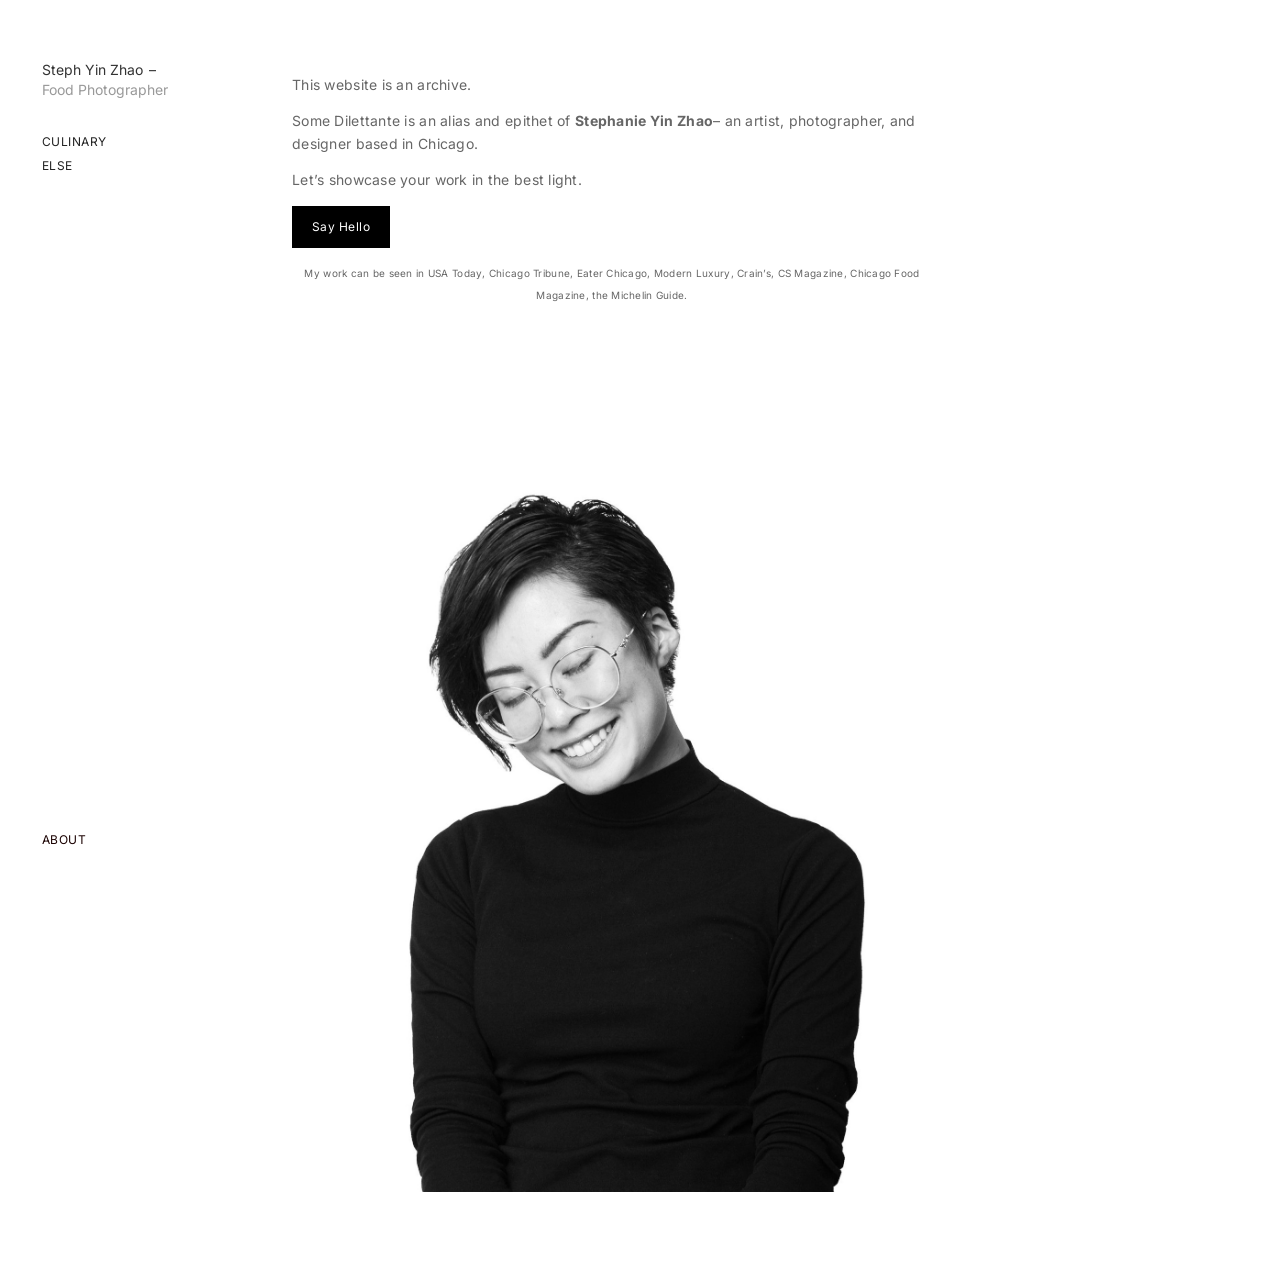
==== about/index.html @ 8fcc2934 "Refine gallery scaling and ordering" ====
<!DOCTYPE html>
<html lang="en">
<head>
<meta charset="utf-8">
<title>About — Steph Yin Zhao</title>
<meta name="viewport" content="width=device-width, initial-scale=1">
<link rel="icon" href="../favicon.ico">
<!-- Proxima Nova: paste your Adobe Fonts embed here -->
<link rel="stylesheet" href="../css/site.css?v=5">
</head>
<body class="text-page">
<div id="canvas">
  <header id="header">
    <div id="logo">
      <h1 class="site-title"><a href="../index.html"><span class="wm-name">Steph Yin Zhao</span> <span class="wm-dash">–</span> <span class="wm-role">Food Photographer</span></a></h1>
    </div>
    <input type="checkbox" id="menu-toggle" class="menu-toggle" aria-label="Toggle menu">
    <label for="menu-toggle" id="mobileMenuLink">Menu</label>
    <nav id="mobileNav">
      <a href="../graphs-food/">culinary</a>
      <a href="../graphs-this-too/">else</a>
      <a href="../about/">about</a>
    </nav>
    <nav id="mainNavigation"><a href="../graphs-food/">culinary</a><a href="../graphs-this-too/">else</a></nav>
    <nav id="secondaryNavigation"><a href="../about/" class="active-link">about</a></nav>
  </header>
  <main id="page">
    <div class="main-content">
      <p>This website is an archive.</p>
      <p>Some Dilettante is an alias and epithet of <strong>Stephanie Yin Zhao</strong>– an artist, photographer, and designer based in Chicago.</p>
      <p>Let’s showcase your work in the best light.</p>
      <p><a class="button" id="sayhello" href="#">Say Hello</a></p>
      <p class="credits">My work can be seen in USA Today, Chicago Tribune, Eater Chicago, Modern Luxury, Crain’s, CS Magazine, Chicago Food Magazine, the Michelin Guide.</p>
      <p><br><br><br></p>
      <p><img src="../assets/about/yinzhao.jpg" alt="Stephanie Yin Zhao"></p>
    </div>
  </main>
</div>
<script>
  // assemble the address at runtime so it never sits in the HTML for scrapers
  (function () {
    var a = document.getElementById('sayhello');
    if (a) a.href = 'mailto:' + ['stephaniexzhao', 'gmail.com'].join('@');
  })();
</script>
</body>
</html>
---- css/site.css ----
/* steph.photo — rebuild of the Wells (Squarespace 7.0) portfolio
   All values extracted from the original compiled site.css and verified
   against the cascade — see reference/rebuild-spec.md */

/* Type: Inter — the standard free substitute for the original's Proxima Nova.
   Loaded from Google Fonts. To self-host later: drop the woff2s in
   assets/fonts/ and swap this @import for an @font-face block. */
@import url('https://fonts.googleapis.com/css2?family=Inter:wght@400;500;700&display=swap');

* { box-sizing: border-box; }

body {
  margin: 0;
  background-color: #fff;
  color: #666;
  font-family: "Inter", "Helvetica Neue", Helvetica, Arial, sans-serif;
  font-weight: 400;
  font-size: 14px;
  line-height: 1.6em;
  letter-spacing: .02em;
}

a { color: #666; text-decoration: none; }

#canvas {
  padding: 60px 42px; /* top 60, sides 42 — matching steph.design */
  position: relative;
  min-height: 100vh;
  min-width: 900px;
}

/* cap text pages for line readability; gallery pages fill the viewport like the demo */
body.text-page #canvas { max-width: 1233px; }

/* ---- sidebar (Wells #headerWrapper: fixed, 180px wide at 50,50) ---- */

#header {
  position: fixed;
  top: 60px;
  left: 42px;
  width: 180px;
  z-index: 999;
}

#logo { margin-bottom: 30px; }

/* name–role wordmark, matching steph.design: Inter 14/20, regular weight,
   name #333, role #999, en-dash divider */
#logo .site-title {
  margin: 0;
  font-size: 14px;
  font-weight: 400;
  line-height: 20px;
  letter-spacing: normal;
}

#logo .site-title a { color: #333; display: inline-flex; flex-wrap: wrap; column-gap: 6px; align-items: baseline; } /* 6px around the dash, matching steph.design's .link gap */
#logo .wm-role { color: #999; }
/* narrow sidebar: keep each phrase intact so it breaks between name and role, not mid-phrase */
#logo .wm-name, #logo .wm-role { white-space: nowrap; }

#header nav + nav { margin-top: 20px; }
#header nav a { display: block; padding: .2em 0; }

#mainNavigation { font-size: 12px; } /* styled like ABOUT */
#mainNavigation a { color: #222; text-transform: uppercase; letter-spacing: .04em; line-height: 1.6em; }

/* "about" lives in the bottom-left controls cluster, styled like PREV / NEXT */
#secondaryNavigation {
  position: fixed;
  left: 42px;
  bottom: 50px;
  z-index: 999;
  font-size: 12px;
}
#secondaryNavigation a { color: #222; text-transform: uppercase; letter-spacing: .04em; line-height: 1.2em; }
/* on gallery pages, lift "about" above the PREV/NEXT + SHOW THUMBNAILS controls, with breathing room */
body.gallery-page #secondaryNavigation { bottom: 142px; }
/* thumbnail view has no controls, so ABOUT drops back to the bottom instead of floating mid-air */
body.view-thumbs #secondaryNavigation { bottom: 50px; }

#header nav a:hover,
#header nav a.active-link { color: #1a0000; }

/* mobile menu (Wells-style) — hidden on desktop, revealed below 800px */
.menu-toggle, #mobileMenuLink, #mobileNav { display: none; }

/* ---- content area, offset past the sidebar ---- */

#page {
  margin-left: 250px;
  position: relative;
}

/* text pages */
.main-content { max-width: 640px; }
.main-content img { max-width: 100%; height: auto; }
.credits { text-align: center; font-size: 10px; }

/* blog: right sidebar (blog-sidebar-right, #sidebarWrapper 200px) */
body.blog-page .main-content { max-width: none; margin-right: 250px; }
#blogSidebar { position: absolute; top: 0; right: 0; width: 200px; }
#blogSidebar h1 { font-size: 16px; font-weight: 700; color: #222; margin: 0 0 .5em; }

/* ---- gallery: slideshow fills the viewport, sidebar floats over it ----
   Original mechanism: #galleryWrapper escapes the page flow;
   #slideshowWrapper carves the image area with margins
   (65px all round, 280px left = 50 canvas + 180 sidebar + 50 gap). */

body.gallery-page { overflow: hidden; }

#galleryWrapper { position: fixed; top: 0; left: 0; width: 100%; height: 100%; }

#slideshowWrapper {
  position: relative;
  height: 100%;
  margin: 60px 65px 65px 272px; /* top 60 aligns with sidebar; left clears the 42px inset + sidebar */
}

#slideshow { position: absolute; top: 0; left: 0; width: 100%; height: 100%; }

#slideshow .slide {
  position: absolute;
  top: 0; left: 0; width: 100%; height: 100%;
  display: none;
  align-items: center;
  justify-content: center;
}

#slideshow .slide.active { display: flex; }

#slideshow .slide img {
  width: 100%;
  height: 100%;
  object-fit: contain;
  display: block;
}

/* slideshowWrapper has margins, so its 100% height overflows; contain it */
#slideshowWrapper { height: calc(100% - 125px); }

/* invisible click zones — verbatim Wells behavior */
.overlay-controls { position: absolute; top: 0; height: 100%; z-index: 998; }
.overlay-controls.left-control  { left: 0;   width: 40%; cursor: url('../assets/cursors/arrow-left.svg') 10 10, w-resize; }
.overlay-controls.center-control{ left: 40%; width: 20%; cursor: url('../assets/cursors/arrow-up.svg') 10 10, n-resize; }
.overlay-controls.right-control { left: 60%; width: 40%; cursor: url('../assets/cursors/arrow-right.svg') 10 10, e-resize; }

/* controls sit under the sidebar, always visible (original .meta) */
.meta {
  position: fixed;
  left: 42px;
  bottom: 65px; /* bottom of VIEW ALL aligns with the image bottom (65px margin) */
  width: 180px;
  z-index: 999;
}

.thumbnail-toggle {
  margin-top: 15px;
  font-size: 12px;
  line-height: 1.2em;
  text-transform: uppercase;
  letter-spacing: .04em;
  color: #666;
  cursor: pointer;
}

.gallery-controls {
  padding-top: 15px;
  font-size: 12px;
  text-transform: uppercase;
  font-weight: 400;
  letter-spacing: .04em;
  line-height: 1.2em;
  color: #aaa;
}

/* no left padding on the first control, so PREV aligns flush-left with SHOW THUMBNAILS */
.gallery-controls .control { cursor: pointer; color: #222; }
.gallery-controls .control.next-slide { padding-left: 4px; }

/* ---- gallery: thumbnail view (300px thumbs, JS masonry like the original) ---- */

/* 3-column masonry: round-robin flex columns keep left-to-right reading order
   (img 0,1,2 across the first row, 3,4,5 the next), fill the width, and handle
   lazy-loaded variable-height images natively — no JS measuring. */
#thumbnails {
  --thumb-gap: max(10px, 1vw);
  display: none;
  margin: var(--thumb-gap);
  padding-bottom: 50px;
}
.thumb-col { flex: 1; min-width: 0; }

.thumb {
  margin: 0 0 var(--thumb-gap);
  cursor: pointer;
  background-color: rgba(175,175,175,.1);
}
.thumb img { width: 100%; display: block; }
.thumb img:hover { opacity: .9; }

body.view-thumbs { overflow: auto; }
body.view-thumbs #slideshowWrapper,
body.view-thumbs .meta { display: none; }
body.view-thumbs #thumbnails { display: flex; gap: var(--thumb-gap); align-items: flex-start; }
body.view-thumbs #galleryWrapper { position: static; }

/* ---- mobile: original stacks slides vertically, no slideshow ---- */

@media (max-width: 800px) {
  #canvas { padding: 0; min-width: 0; }
  #header { position: relative; top: 0; left: 0; width: auto; padding: 28px; }
  /* leave room at top-right for the Menu button so "Food Photographer" wraps instead of colliding */
  #logo { padding-right: 64px; }
  /* below 800px (Wells breakpoint): hide desktop nav, show the "Menu" toggle (top-right) + minimal drop-down panel */
  #mainNavigation, #secondaryNavigation { display: none; }
  #mobileMenuLink { display: inline-block; position: absolute; top: 28px; right: 28px; cursor: pointer; font-size: 14px; color: #666; }
  #mobileNav {
    display: block;
    max-height: 0;
    overflow: hidden;
    padding: 0;
    margin: 10px 0 0;
    transition: max-height .35s ease, padding .35s ease;
  }
  #menu-toggle:checked ~ #mobileNav { max-height: 220px; padding: .5em 0; }
  #mobileNav a { display: block; color: #666; font-size: 14px; font-weight: 400; line-height: 2.2em; }
  #page { margin-left: 0; padding: 28px; }
  body.gallery-page { overflow: auto; }
  body.gallery-page #page { padding: 0; }
  #galleryWrapper { position: static; }
  #slideshowWrapper { margin: 0; height: auto; }
  #slideshow { position: static; }
  #slideshow .slide {
    position: static;
    display: block;
    height: auto;
    margin-bottom: 20px;
  }
  #slideshow .slide img { width: 100%; height: auto; max-height: none; object-fit: fill; }
  .overlay-controls, .meta { display: none !important; }
  body.blog-page .main-content { margin-right: 0; }
  #blogSidebar { position: static; width: auto; margin-top: 40px; }
}

/* solid square button (small-button-style-solid, square) */
.button {
  display: inline-block;
  background: #000;
  color: #fff;
  padding: 10px 20px;
  font-size: 12px;
  letter-spacing: .04em;
}
.button:hover { background: #1a0000; color: #fff; }

.entry-title { font-size: 18px; font-weight: normal; color: #222; line-height: 1.4em; margin-bottom: .25em; }
.entry-title a { color: #222; }
.entry-info { color: #aaa; font-size: 12px; margin-bottom: 2em; }
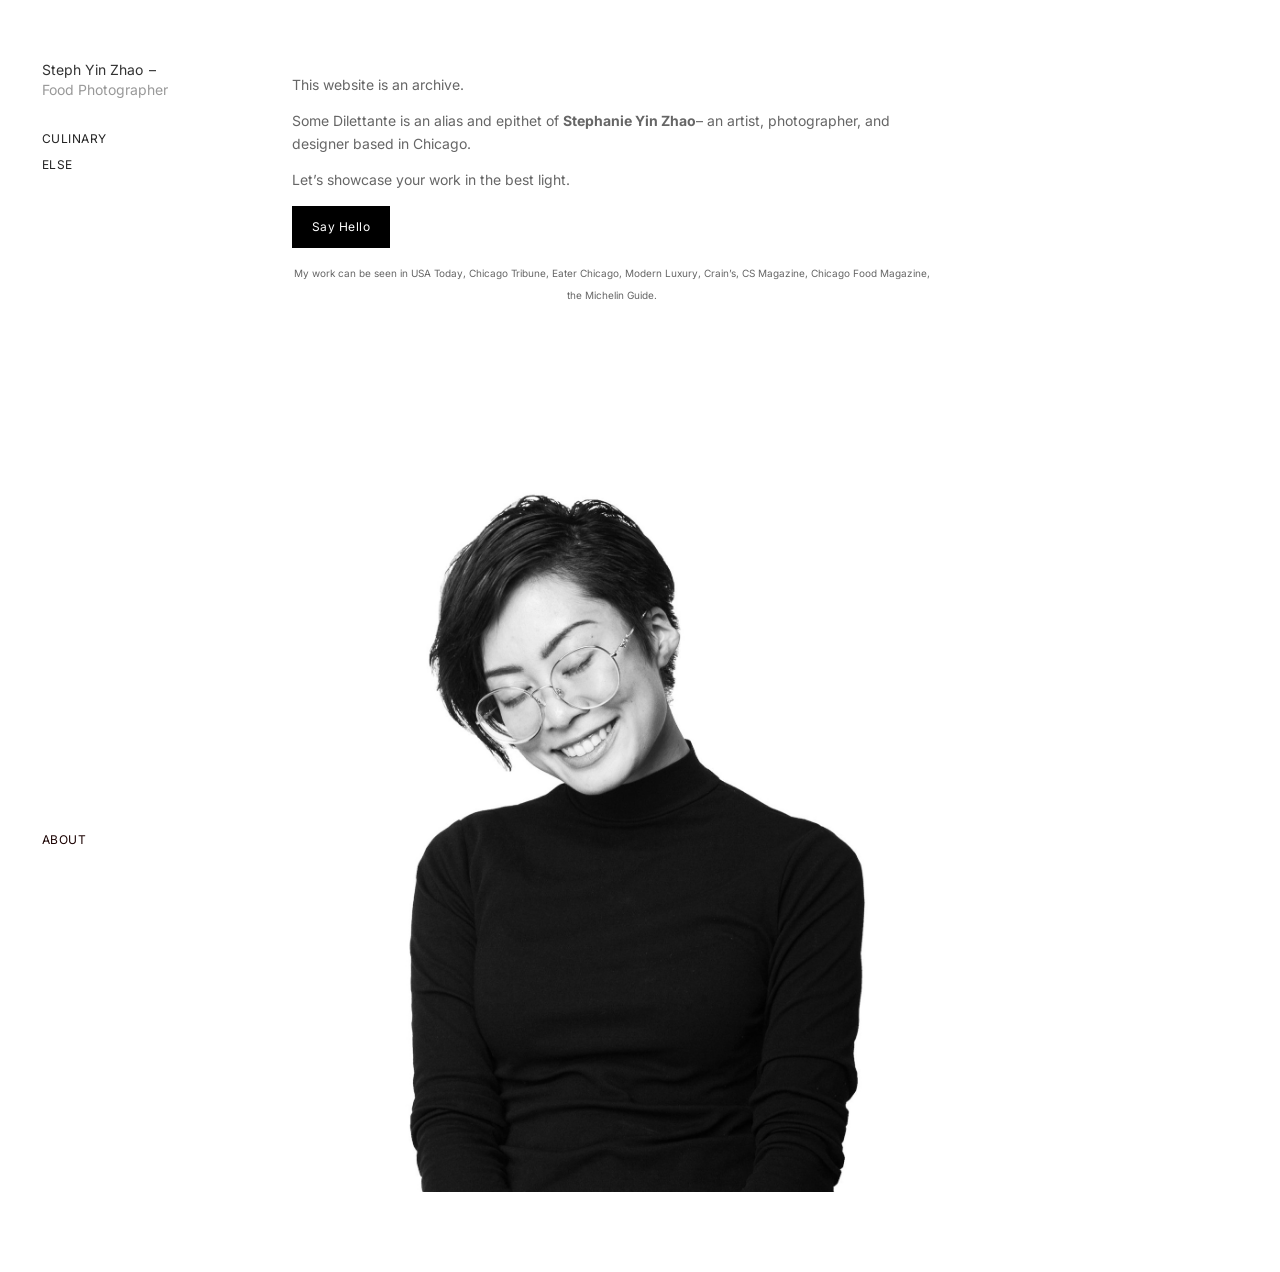
==== commit 688cb97b: "Tab title steph.photo, SVG favicon matching steph.design Co-Authored-By: Claude Sonnet 4.6 <noreply@" ====
--- a/about/index.html
+++ b/about/index.html
@@ -2,9 +2,9 @@
 <html lang="en">
 <head>
 <meta charset="utf-8">
-<title>About — Steph Yin Zhao</title>
+<title>steph.photo</title>
 <meta name="viewport" content="width=device-width, initial-scale=1">
-<link rel="icon" href="../favicon.ico">
+<link rel="icon" href="../favicon.svg" type="image/svg+xml">
 <!-- Proxima Nova: paste your Adobe Fonts embed here -->
 <link rel="stylesheet" href="../css/site.css?v=5">
 </head>
--- a/css/site.css
+++ b/css/site.css
@@ -14,10 +14,14 @@
   background-color: #fff;
   color: #666;
   font-family: "Inter", "Helvetica Neue", Helvetica, Arial, sans-serif;
+  -webkit-font-smoothing: antialiased;
+  -moz-osx-font-smoothing: grayscale;
+  text-rendering: optimizeLegibility;
+  font-feature-settings: "calt" 1;
   font-weight: 400;
   font-size: 14px;
   line-height: 1.6em;
-  letter-spacing: .02em;
+  letter-spacing: normal;
 }
 
 a { color: #666; text-decoration: none; }
@@ -62,8 +66,8 @@
 #header nav + nav { margin-top: 20px; }
 #header nav a { display: block; padding: .2em 0; }
 
-#mainNavigation { font-size: 12px; } /* styled like ABOUT */
-#mainNavigation a { color: #222; text-transform: uppercase; letter-spacing: .04em; line-height: 1.6em; }
+#mainNavigation { display: flex; flex-direction: column; gap: 6px; font-size: 12px; } /* styled like ABOUT */
+#mainNavigation a { color: #222; text-transform: uppercase; letter-spacing: .04em; line-height: 1.2em; padding: 0; }
 
 /* "about" lives in the bottom-left controls cluster, styled like PREV / NEXT */
 #secondaryNavigation {
@@ -75,7 +79,7 @@
 }
 #secondaryNavigation a { color: #222; text-transform: uppercase; letter-spacing: .04em; line-height: 1.2em; }
 /* on gallery pages, lift "about" above the PREV/NEXT + SHOW THUMBNAILS controls, with breathing room */
-body.gallery-page #secondaryNavigation { bottom: 142px; }
+body.gallery-page #secondaryNavigation { bottom: 140px; }
 /* thumbnail view has no controls, so ABOUT drops back to the bottom instead of floating mid-air */
 body.view-thumbs #secondaryNavigation { bottom: 50px; }
 
@@ -149,13 +153,15 @@
 .meta {
   position: fixed;
   left: 42px;
-  bottom: 65px; /* bottom of VIEW ALL aligns with the image bottom (65px margin) */
+  bottom: 65px; /* bottom of VIEW GALLERY aligns with the image bottom (65px margin) */
   width: 180px;
   z-index: 999;
+  display: flex;
+  flex-direction: column;
+  gap: 10px;
 }
 
 .thumbnail-toggle {
-  margin-top: 15px;
   font-size: 12px;
   line-height: 1.2em;
   text-transform: uppercase;
@@ -165,7 +171,6 @@
 }
 
 .gallery-controls {
-  padding-top: 15px;
   font-size: 12px;
   text-transform: uppercase;
   font-weight: 400;
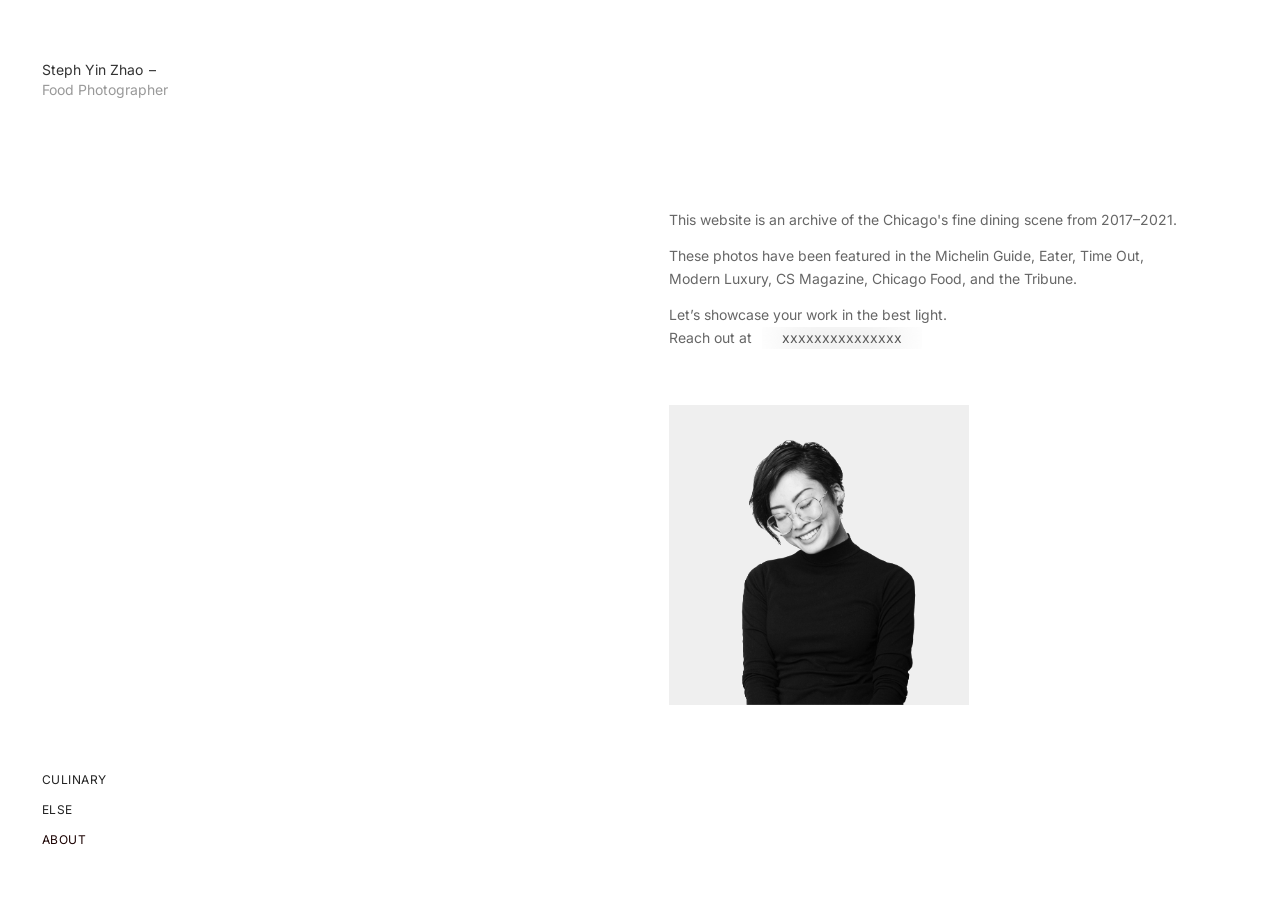
==== commit b4057f9b: "Redesign about page; QA fixes across site About page: - Rewrite copy (archive framing, press list, p" ====
--- a/about/index.html
+++ b/about/index.html
@@ -6,7 +6,7 @@
 <meta name="viewport" content="width=device-width, initial-scale=1">
 <link rel="icon" href="../favicon.svg" type="image/svg+xml">
 <!-- Proxima Nova: paste your Adobe Fonts embed here -->
-<link rel="stylesheet" href="../css/site.css?v=5">
+<link rel="stylesheet" href="../css/site.css?v=6">
 </head>
 <body class="text-page">
 <div id="canvas">
@@ -16,32 +16,22 @@
     </div>
     <input type="checkbox" id="menu-toggle" class="menu-toggle" aria-label="Toggle menu">
     <label for="menu-toggle" id="mobileMenuLink">Menu</label>
-    <nav id="mobileNav">
+    <nav id="mobileNav" aria-label="Menu">
       <a href="../graphs-food/">culinary</a>
       <a href="../graphs-this-too/">else</a>
       <a href="../about/">about</a>
     </nav>
-    <nav id="mainNavigation"><a href="../graphs-food/">culinary</a><a href="../graphs-this-too/">else</a></nav>
-    <nav id="secondaryNavigation"><a href="../about/" class="active-link">about</a></nav>
+    <nav id="mainNavigation" aria-label="Galleries"><a href="../graphs-food/">culinary</a><a href="../graphs-this-too/">else</a></nav>
+    <nav id="secondaryNavigation" aria-label="Secondary"><a href="../about/" class="active-link">about</a></nav>
   </header>
   <main id="page">
     <div class="main-content">
-      <p>This website is an archive.</p>
-      <p>Some Dilettante is an alias and epithet of <strong>Stephanie Yin Zhao</strong>– an artist, photographer, and designer based in Chicago.</p>
-      <p>Let’s showcase your work in the best light.</p>
-      <p><a class="button" id="sayhello" href="#">Say Hello</a></p>
-      <p class="credits">My work can be seen in USA Today, Chicago Tribune, Eater Chicago, Modern Luxury, Crain’s, CS Magazine, Chicago Food Magazine, the Michelin Guide.</p>
-      <p><br><br><br></p>
-      <p><img src="../assets/about/yinzhao.jpg" alt="Stephanie Yin Zhao"></p>
+      <p>This website is an archive of the Chicago's fine dining scene from <span class="nowrap">2017–2021</span>.</p>
+      <p>These photos have been featured in the Michelin Guide, Eater, Time Out, Modern Luxury, CS Magazine, Chicago Food, and the Tribune.</p>
+      <p>Let’s showcase your work in the best light.<br>Reach out at <span class="redact" aria-hidden="true">xxxxxxxxxxxxxxx<span class="redact-blur"></span></span></p>
+      <div class="portrait"><img src="../assets/about/yinzhao.jpg" alt="Steph Yin Zhao"></div>
     </div>
   </main>
 </div>
-<script>
-  // assemble the address at runtime so it never sits in the HTML for scrapers
-  (function () {
-    var a = document.getElementById('sayhello');
-    if (a) a.href = 'mailto:' + ['stephaniexzhao', 'gmail.com'].join('@');
-  })();
-</script>
 </body>
 </html>
--- a/css/site.css
+++ b/css/site.css
@@ -66,8 +66,19 @@
 #header nav + nav { margin-top: 20px; }
 #header nav a { display: block; padding: .2em 0; }
 
-#mainNavigation { display: flex; flex-direction: column; gap: 6px; font-size: 12px; } /* styled like ABOUT */
+#mainNavigation {
+  position: fixed;
+  left: 42px;
+  bottom: 80px; /* 30px above ABOUT (50px) — uniform rhythm */
+  z-index: 999;
+  display: flex;
+  flex-direction: column;
+  gap: 10.8px; /* even rhythm: 30px baseline-to-baseline between CULINARY/ELSE/ABOUT (30 − 19.2px line box) */
+  font-size: 12px;
+}
 #mainNavigation a { color: #222; text-transform: uppercase; letter-spacing: .04em; line-height: 1.2em; padding: 0; }
+body.gallery-page #mainNavigation { bottom: 170px; } /* 30px above ABOUT (140px) on gallery pages */
+body.view-thumbs #mainNavigation { bottom: 80px; }
 
 /* "about" lives in the bottom-left controls cluster, styled like PREV / NEXT */
 #secondaryNavigation {
@@ -99,7 +110,18 @@
 /* text pages */
 .main-content { max-width: 640px; }
 .main-content img { max-width: 100%; height: auto; }
-.credits { text-align: center; font-size: 10px; }
+/* about: copy floats to the right of the page with generous left whitespace */
+body.text-page .main-content { max-width: 522px; margin-left: auto; } /* tuned: archive stays one line, press list breaks before "Modern" */
+.nowrap { white-space: nowrap; }
+/* across all desktop widths, vertically center the about content in the viewport */
+@media (min-width: 801px) {
+  body.text-page #page {
+    min-height: calc(100vh - 120px);
+    display: flex;
+    flex-direction: column;
+    justify-content: center;
+  }
+}
 
 /* blog: right sidebar (blog-sidebar-right, #sidebarWrapper 200px) */
 body.blog-page .main-content { max-width: none; margin-right: 250px; }
@@ -248,16 +270,32 @@
   #blogSidebar { position: static; width: auto; margin-top: 40px; }
 }
 
-/* solid square button (small-button-style-solid, square) */
-.button {
-  display: inline-block;
-  background: #000;
-  color: #fff;
-  padding: 10px 20px;
-  font-size: 12px;
-  letter-spacing: .04em;
-}
-.button:hover { background: #1a0000; color: #fff; }
+/* contact intentionally obscured — a row of x's frosted by a blur overlay, no address behind it */
+.redact { position: relative; display: inline-block; margin-left: 26px; color: #000; user-select: none; }
+.redact-blur {
+  position: absolute;
+  top: 0; bottom: 0;
+  left: 50%;
+  transform: translateX(-50%); /* fixed-width bar centered on the x's */
+  width: 160px;
+  backdrop-filter: blur(20px);
+  -webkit-backdrop-filter: blur(20px);
+}
+
+/* portrait on a square grey panel; darken blend drops the photo's white studio bg into the grey.
+   Subject fills the panel height and is bottom-anchored (body to the edge, grey above the head). */
+.portrait {
+  margin-top: 56px;
+  width: 300px;
+  max-width: 100%;
+  aspect-ratio: 1 / 1;
+  background: #efefef;
+  overflow: hidden;
+  display: flex;
+  align-items: flex-end;
+  justify-content: center;
+}
+.portrait img { display: block; height: 100%; width: auto; mix-blend-mode: darken; }
 
 .entry-title { font-size: 18px; font-weight: normal; color: #222; line-height: 1.4em; margin-bottom: .25em; }
 .entry-title a { color: #222; }
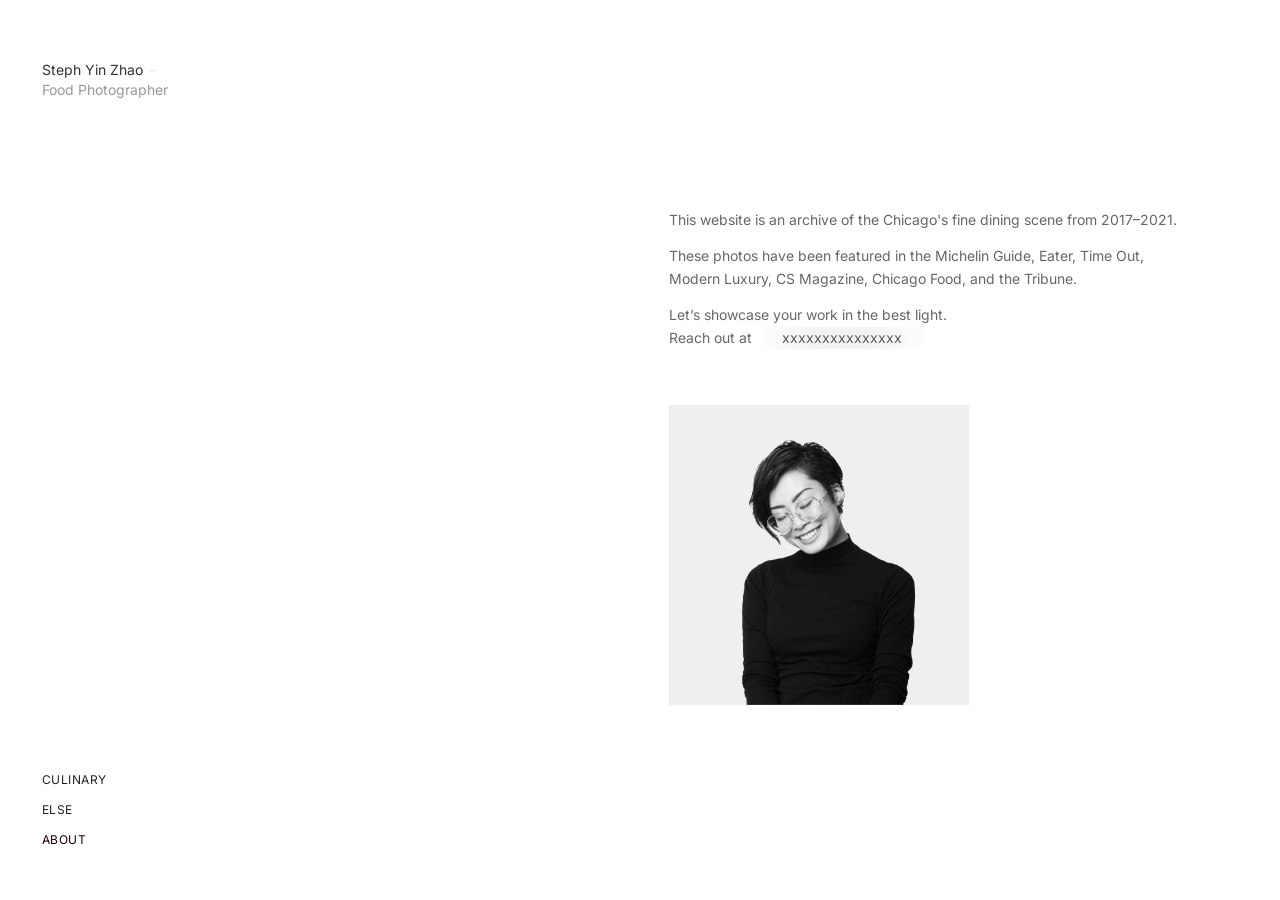
==== commit dc149e88: "Lighten wordmark dash to match steph.design (#e6e6e6) The name–role divider inherited #333 (dark); s" ====
--- a/about/index.html
+++ b/about/index.html
@@ -6,7 +6,7 @@
 <meta name="viewport" content="width=device-width, initial-scale=1">
 <link rel="icon" href="../favicon.svg" type="image/svg+xml">
 <!-- Proxima Nova: paste your Adobe Fonts embed here -->
-<link rel="stylesheet" href="../css/site.css?v=6">
+<link rel="stylesheet" href="../css/site.css?v=9">
 </head>
 <body class="text-page">
 <div id="canvas">
--- a/css/site.css
+++ b/css/site.css
@@ -60,6 +60,7 @@
 
 #logo .site-title a { color: #333; display: inline-flex; flex-wrap: wrap; column-gap: 6px; align-items: baseline; } /* 6px around the dash, matching steph.design's .link gap */
 #logo .wm-role { color: #999; }
+#logo .wm-dash { color: #e6e6e6; } /* light divider, matching steph.design's .nav-divider */
 /* narrow sidebar: keep each phrase intact so it breaks between name and role, not mid-phrase */
 #logo .wm-name, #logo .wm-role { white-space: nowrap; }
 
@@ -204,6 +205,46 @@
 /* no left padding on the first control, so PREV aligns flush-left with SHOW THUMBNAILS */
 .gallery-controls .control { cursor: pointer; color: #222; }
 .gallery-controls .control.next-slide { padding-left: 4px; }
+
+/* ---- gallery: tablet reflow (800–1280) — controls move to the four corners,
+   the image centers between them instead of sitting beside a left sidebar ---- */
+@media (min-width: 801px) and (max-width: 1280px) {
+  /* drop the 900px desktop floor so the canvas matches the viewport in this range */
+  body.gallery-page #canvas { min-width: 0; }
+  /* ABOUT to the top-right, level with the wordmark */
+  body.gallery-page #secondaryNavigation { top: 60px; right: 42px; left: auto; bottom: auto; }
+  /* CULINARY / ELSE to the bottom-left, side by side */
+  body.gallery-page #mainNavigation { left: 42px; bottom: 50px; top: auto; flex-direction: row; gap: 20px; }
+  /* VIEW GALLERY + PREV / NEXT to the bottom-right (row-reverse keeps VIEW GALLERY on the left) */
+  body.gallery-page .meta {
+    left: auto; right: 42px; bottom: 50px; width: auto;
+    flex-direction: row-reverse; gap: 20px; align-items: baseline;
+  }
+  /* image area spans between the corner text clusters (42px = the text inset) */
+  body.gallery-page #slideshowWrapper { margin: 100px 42px 70px; height: calc(100% - 170px); }
+  /* landscape: left/right edges meet the text margins; portrait: 30px gap to the top/bottom text.
+     object-fit:contain is the safety net — if a shape can't honor its rule without overflowing,
+     it shrinks to fit (centered, never distorted) rather than overlapping the text. */
+  body.gallery-page #slideshow .slide.is-landscape img { width: 100%; height: auto; max-height: 100%; object-fit: contain; }
+  body.gallery-page #slideshow .slide.is-portrait  img { height: calc(100% - 60px); width: auto; max-width: 100%; object-fit: contain; }
+  /* thumbnail grid: no left sidebar in this range, so span the width and clear the corners */
+  body.gallery-page #page { margin-left: 0; }
+  body.view-thumbs #thumbnails { margin: 100px 42px 80px; }
+}
+
+/* ---- gallery: standardized display frames (non-destructive) ----
+   Tagged slides fill a fixed-ratio box via object-fit:cover, so the slideshow frame stays
+   uniform across near-identical ratios. The source files are never cropped — only the visible
+   area is clipped at display. Applies from the tablet breakpoint up (not the mobile stack).
+   Buckets are assigned in gallery.js: near-3:2 → 3:2, squarer landscape → 7:5. */
+@media (min-width: 801px) {
+  body.gallery-page #slideshow .slide.fill-32 img,
+  body.gallery-page #slideshow .slide.fill-75 img {
+    width: auto; height: auto; max-width: 100%; max-height: 100%; object-fit: cover;
+  }
+  body.gallery-page #slideshow .slide.fill-32 img { aspect-ratio: 3 / 2; }
+  body.gallery-page #slideshow .slide.fill-75 img { aspect-ratio: 7 / 5; }
+}
 
 /* ---- gallery: thumbnail view (300px thumbs, JS masonry like the original) ---- */
 
